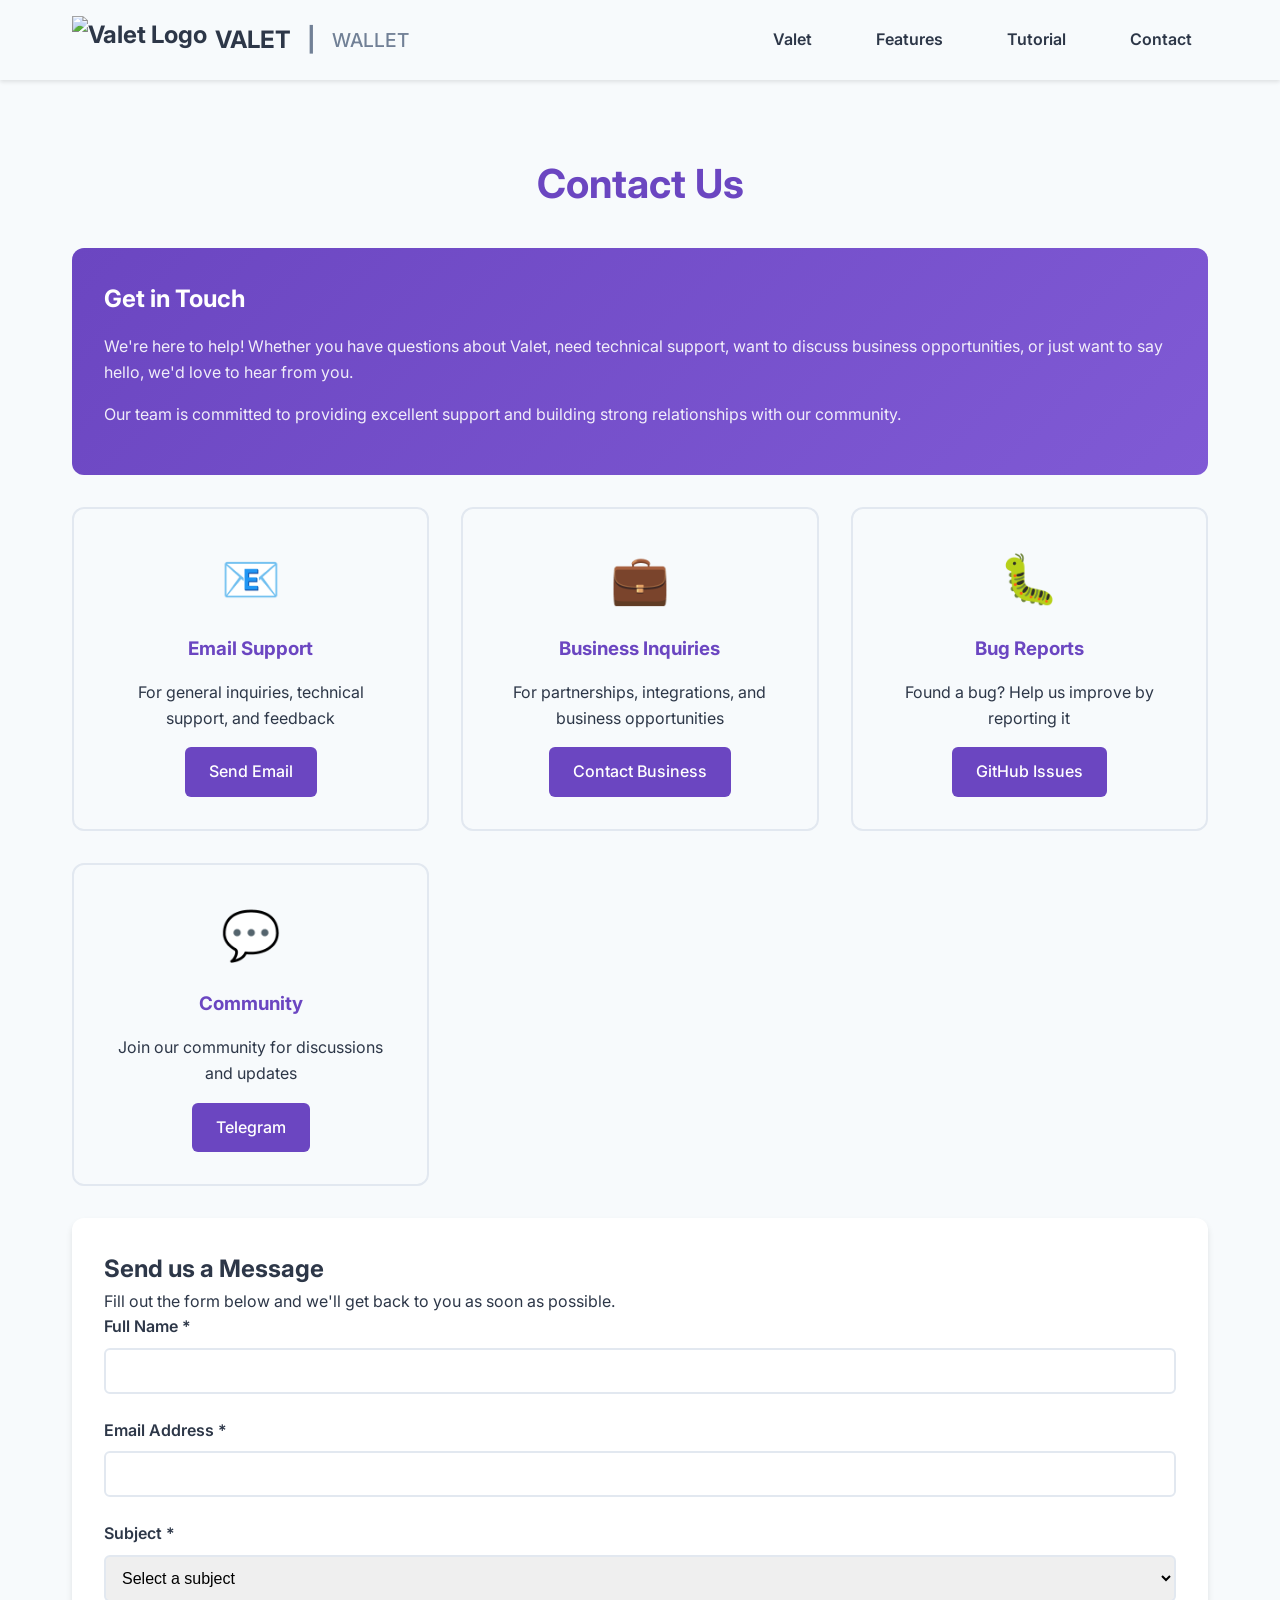
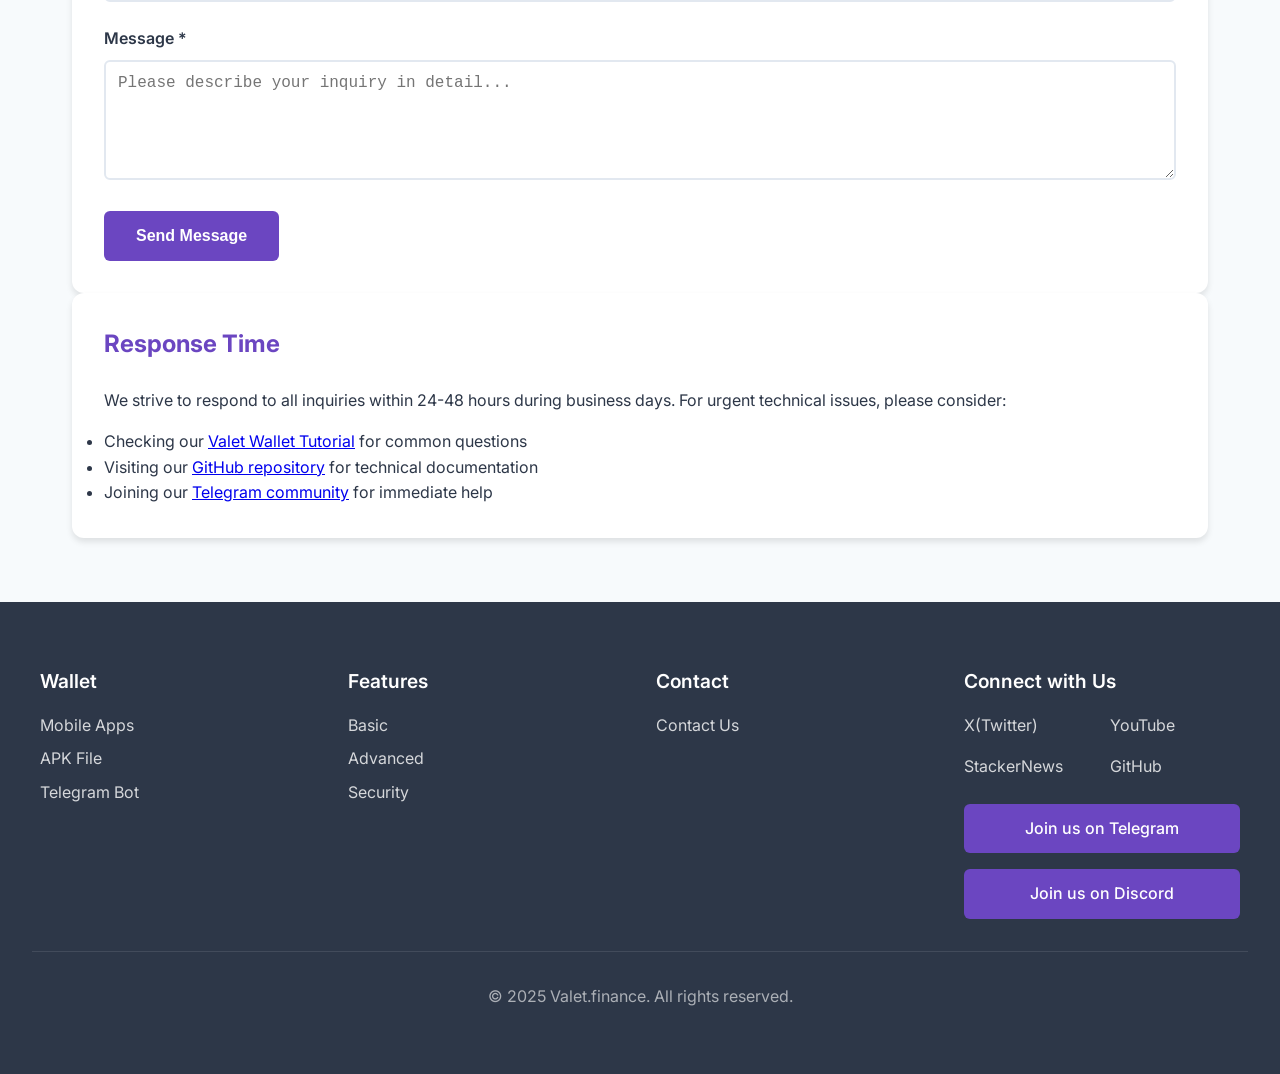
==== top_nav/bnb/contact.html @ 47ea652a "Added Tutorial section (Valet + HC/FC), restructured nav, paused blog/user-guide" ====
<!DOCTYPE html>
<html lang="en">
<head>
    <meta charset="UTF-8">
    <meta name="viewport" content="width=device-width, initial-scale=1.0">
    <title>Contact Us - Valet.finance</title>
    <link href="https://fonts.googleapis.com/css2?family=Inter:wght@400;500;600;700&display=swap" rel="stylesheet">
    <style>
        :root {
            --primary-color: #6B46C1;  /* Main purple */
            --secondary-color: #ffffff; /* White */
            --text-color: #2D3748;     /* Dark gray for text */
            --background-light: #F7FAFC; /* Light gray background */
            --background-dark: #2D3748;  /* Dark gray for footer */
            --accent-color: #805AD5;    /* Lighter purple for accents */
            --border-color: #E2E8F0;    /* Light gray for borders */
            --gradient-start: #6B46C1;   /* Purple gradient start */
            --gradient-end: #805AD5;     /* Purple gradient end */
        }

        * {
            margin: 0;
            padding: 0;
            box-sizing: border-box;
        }

        body {
            font-family: 'Inter', sans-serif;
            line-height: 1.6;
            color: var(--text-color);
            background-color: var(--background-light);
        }

        .nav-container {
            background-color: var(--background-light);
            box-shadow: 0 2px 4px rgba(0,0,0,0.1);
            position: fixed;
            top: 0;
            left: 0;
            right: 0;
            z-index: 1000;
        }

        .nav-content {
            display: flex;
            justify-content: space-between;
            align-items: center;
            padding: 1rem 2rem;
            max-width: 1200px;
            margin: 0 auto;
        }

        .logo {
            font-size: 1.5rem;
            font-weight: bold;
            color: var(--text-color);
            display: flex;
            align-items: center;
            gap: 0.5rem;
            text-decoration: none;
        }

        .logo img {
            height: 3rem;
            width: auto;
        }

        .logo-text {
            color: var(--text-color);
            font-size: 1.5rem;
        }

        .logo-separator {
            color: #718096;
            margin: 0 0.5rem;
        }

        .wallet-text {
            color: #718096;
            font-weight: 500;
            font-size: 1.2rem;
        }

        .nav-links {
            display: flex;
            gap: 2rem;
            align-items: center;
        }

        .nav-links a {
            color: var(--text-color);
            text-decoration: none;
            font-size: 1rem;
            font-weight: 600;
            padding: 0.5rem 1rem;
            border-radius: 4px;
            transition: color 0.3s ease;
            display: inline-block;
        }

        .nav-links a:hover {
            color: var(--primary-color);
        }

        /* Dropdown styles */
        .dropdown {
            position: relative;
            display: inline-block;
            vertical-align: middle;
        }

        .dropdown > a {
            display: inline-block;
            vertical-align: middle;
        }

        .dropdown-content {
            display: none;
            position: absolute;
            background-color: var(--secondary-color);
            min-width: 200px;
            box-shadow: 0 8px 16px rgba(0,0,0,0.1);
            z-index: 1000;
            border-radius: 8px;
            padding: 8px 0;
            top: 100%;
            left: 0;
        }

        .dropdown:hover .dropdown-content {
            display: block;
        }

        .dropdown-content a {
            color: var(--text-color);
            padding: 12px 16px;
            text-decoration: none;
            display: block;
            transition: background-color 0.3s ease;
            font-size: 0.9rem;
        }

        .dropdown-content a:hover {
            background-color: var(--background-light);
            color: var(--primary-color);
        }

        /* Mobile Menu Styles */
        .hamburger {
            display: none;
            cursor: pointer;
            padding: 0.5rem;
            z-index: 1001;
        }

        .hamburger-line {
            width: 25px;
            height: 3px;
            background-color: var(--text-color);
            margin: 5px 0;
            transition: all 0.3s ease;
        }

        .mobile-menu {
            display: none;
            position: fixed;
            top: 0;
            right: -100%;
            width: 80%;
            height: 100vh;
            background-color: var(--secondary-color);
            box-shadow: -2px 0 5px rgba(0,0,0,0.1);
            padding: 2rem;
            transition: right 0.3s ease;
            z-index: 1000;
        }

        .mobile-menu.active {
            display: block;
            right: 0;
        }

        .mobile-menu-header {
            display: flex;
            justify-content: space-between;
            align-items: center;
            margin-bottom: 2rem;
        }

        .close-menu {
            cursor: pointer;
            font-size: 1.5rem;
            color: var(--text-color);
        }

        .mobile-nav-links {
            display: flex;
            flex-direction: column;
            gap: 1.5rem;
        }

        .mobile-nav-links a {
            color: var(--text-color);
            text-decoration: none;
            font-size: 1.2rem;
            font-weight: 600;
            padding: 0.5rem 0;
        }

        /* Mobile Dropdown Styles */
        .mobile-dropdown {
            position: relative;
        }

        .mobile-dropdown-toggle {
            display: flex;
            justify-content: space-between;
            align-items: center;
            cursor: pointer;
        }

        .mobile-dropdown-content {
            display: none;
            padding-left: 1rem;
            margin-top: 0.5rem;
            background-color: rgba(0, 0, 0, 0.05);
        }

        .mobile-dropdown.active .mobile-dropdown-content {
            display: block;
        }

        .mobile-dropdown-content a {
            font-size: 1rem;
            padding: 0.75rem 1rem;
            border-bottom: 1px solid rgba(0,0,0,0.1);
            display: block;
            color: var(--text-color);
            text-decoration: none;
        }

        .mobile-dropdown-content a:hover {
            background-color: rgba(0, 0, 0, 0.1);
        }

        .overlay {
            display: none;
            position: fixed;
            top: 0;
            left: 0;
            width: 100%;
            height: 100%;
            background-color: rgba(0,0,0,0.5);
            z-index: 999;
        }

        .overlay.active {
            display: block;
        }

        /* Content Styles */
        .content-container {
            max-width: 1200px;
            margin: 120px auto 0;
            padding: 2rem;
        }

        .page-title {
            font-size: 2.5rem;
            color: var(--primary-color);
            margin-bottom: 2rem;
            text-align: center;
        }

        .contact-section {
            background: white;
            padding: 2rem;
            border-radius: 12px;
            box-shadow: 0 4px 6px rgba(0,0,0,0.1);
            margin-bottom: 2rem;
        }

        .contact-section h2 {
            color: var(--primary-color);
            margin-bottom: 1.5rem;
        }

        .contact-section p {
            margin-bottom: 1rem;
        }

        .contact-grid {
            display: grid;
            grid-template-columns: repeat(auto-fit, minmax(300px, 1fr));
            gap: 2rem;
            margin-top: 2rem;
        }

        .contact-card {
            background: var(--background-light);
            padding: 2rem;
            border-radius: 12px;
            text-align: center;
            border: 2px solid var(--border-color);
            transition: transform 0.3s ease, box-shadow 0.3s ease;
        }

        .contact-card:hover {
            transform: translateY(-5px);
            box-shadow: 0 8px 25px rgba(0,0,0,0.1);
        }

        .contact-icon {
            font-size: 3rem;
            margin-bottom: 1rem;
            color: var(--primary-color);
        }

        .contact-card h3 {
            color: var(--primary-color);
            margin-bottom: 1rem;
        }

        .contact-card p {
            margin-bottom: 1rem;
            color: var(--text-color);
        }

        .contact-link {
            display: inline-block;
            padding: 0.75rem 1.5rem;
            background-color: var(--primary-color);
            color: white;
            text-decoration: none;
            border-radius: 6px;
            font-weight: 500;
            transition: background-color 0.3s ease;
        }

        .contact-link:hover {
            background-color: var(--accent-color);
        }

        .contact-form {
            background: white;
            padding: 2rem;
            border-radius: 12px;
            box-shadow: 0 4px 6px rgba(0,0,0,0.1);
            margin-top: 2rem;
        }

        .form-group {
            margin-bottom: 1.5rem;
        }

        .form-group label {
            display: block;
            margin-bottom: 0.5rem;
            font-weight: 600;
            color: var(--text-color);
        }

        .form-group input,
        .form-group textarea,
        .form-group select {
            width: 100%;
            padding: 0.75rem;
            border: 2px solid var(--border-color);
            border-radius: 6px;
            font-size: 1rem;
            transition: border-color 0.3s ease;
        }

        .form-group input:focus,
        .form-group textarea:focus,
        .form-group select:focus {
            outline: none;
            border-color: var(--primary-color);
        }

        .form-group textarea {
            resize: vertical;
            min-height: 120px;
        }

        .submit-btn {
            background-color: var(--primary-color);
            color: white;
            padding: 1rem 2rem;
            border: none;
            border-radius: 6px;
            font-size: 1rem;
            font-weight: 600;
            cursor: pointer;
            transition: background-color 0.3s ease;
        }

        .submit-btn:hover {
            background-color: var(--accent-color);
        }

        .info-section {
            background: linear-gradient(135deg, var(--gradient-start) 0%, var(--gradient-end) 100%);
            color: white;
            padding: 2rem;
            border-radius: 12px;
            margin-bottom: 2rem;
        }

        .info-section h2 {
            color: white;
            margin-bottom: 1rem;
        }

        .info-section p {
            margin-bottom: 1rem;
            opacity: 0.9;
        }

        footer {
            background-color: var(--background-dark);
            color: white;
            padding: 4rem 2rem;
        }
        .footer-content {
            max-width: 1200px;
            margin: 0 auto;
            display: grid;
            grid-template-columns: repeat(auto-fit, minmax(200px, 1fr));
            gap: 2rem;
        }
        .footer-section h4 {
            color: white;
            margin-bottom: 1rem;
            font-size: 1.2rem;
            font-weight: 600;
        }
        .footer-section ul {
            list-style: none;
        }
        .footer-section ul li {
            margin-bottom: 0.5rem;
        }
        .footer-section ul li a {
            color: white;
            text-decoration: none;
            opacity: 0.8;
            transition: opacity 0.3s ease, color 0.3s ease;
        }
        .footer-section ul li a:hover {
            opacity: 1;
            color: var(--accent-color);
        }
        .social-links {
            display: grid;
            grid-template-columns: repeat(2, 1fr);
            gap: 1rem;
            margin-bottom: 1.5rem;
        }
        .social-link {
            color: white;
            text-decoration: none;
            opacity: 0.8;
            transition: opacity 0.3s ease;
            display: inline-block;
        }
        .social-link:hover {
            color: var(--accent-color);
        }
        .community-buttons {
            display: flex;
            flex-direction: column;
            gap: 1rem;
        }
        .community-button {
            display: inline-block;
            padding: 0.75rem 1.5rem;
            background-color: var(--primary-color);
            color: white;
            text-decoration: none;
            border-radius: 6px;
            font-weight: 500;
            transition: background-color 0.3s ease;
            text-align: center;
        }
        .community-button:hover {
            background-color: var(--accent-color);
        }
        .footer-bottom {
            text-align: center;
            padding-top: 2rem;
            margin-top: 2rem;
            border-top: 1px solid rgba(255,255,255,0.1);
        }
        .footer-bottom p {
            color: rgba(255,255,255,0.6);
        }

        /* Back to top button */
        .back-to-top {
            position: fixed;
            bottom: 2rem;
            right: 2rem;
            background-color: var(--primary-color);
            color: white;
            width: 50px;
            height: 50px;
            border-radius: 50%;
            display: none;
            align-items: center;
            justify-content: center;
            text-decoration: none;
            font-size: 1.5rem;
            z-index: 1000;
            transition: background-color 0.3s ease;
        }

        .back-to-top:hover {
            background-color: var(--accent-color);
        }

        /* Responsive Design */
        @media (max-width: 768px) {
            .nav-links {
                display: none;
            }

            .hamburger {
                display: block;
            }

            .contact-grid {
                grid-template-columns: 1fr;
            }

            .content-container {
                padding: 1rem;
            }

            .page-title {
                font-size: 2rem;
            }
        }
    </style>
</head>
<body>
    <nav class="nav-container">
        <div class="nav-content">
            <a href="../../index.html" class="logo">
                <img src="../../images/Valet_logo.svg" alt="Valet Logo">
                <span class="logo-text">VALET</span>
                <span class="logo-separator">|</span>
                <span class="wallet-text">WALLET</span>
            </a>
            <div class="nav-links">
                <a href="../../index.html">Valet</a>
                <a href="../features/features.html">Features</a>
                <div class="dropdown">
                    <a href="#" onclick="return false;">Tutorial</a>
                    <div class="dropdown-content">
                        <a href="../tutorial/valet.html">Valet Wallet Tutorial</a>
                        <a href="../tutorial/hosted-channel.html">Hosted/Fiat Channels Stack Setup Tutorial</a>
                    </div>
                </div>
                <a href="contact.html">Contact</a>
            </div>
            <div class="hamburger">
                <div class="hamburger-line"></div>
                <div class="hamburger-line"></div>
                <div class="hamburger-line"></div>
            </div>
        </div>
    </nav>

    <div class="mobile-menu">
        <div class="mobile-menu-header">
            <h3>Menu</h3>
            <span class="close-menu">&times;</span>
        </div>
        <div class="mobile-nav-links">
            <a href="../../index.html">Valet</a>
            <a href="../features/features.html">Features</a>
            
            <!-- Tutorial Dropdown -->
            <div class="mobile-dropdown">
                <a href="#" class="mobile-dropdown-toggle">Tutorial ▼</a>
                <div class="mobile-dropdown-content">
                    <a href="../tutorial/valet.html">Valet Wallet Tutorial</a>
                    <a href="../tutorial/hosted-channel.html">Hosted/Fiat Channels Stack Setup Tutorial</a>
                </div>
            </div>

            <a href="contact.html">Contact</a>
        </div>
    </div>

    <div class="overlay"></div>

    <div class="content-container">
        <h1 class="page-title">Contact Us</h1>
        
        <div class="info-section">
            <h2>Get in Touch</h2>
            <p>We're here to help! Whether you have questions about Valet, need technical support, want to discuss business opportunities, or just want to say hello, we'd love to hear from you.</p>
            <p>Our team is committed to providing excellent support and building strong relationships with our community.</p>
        </div>

        <div class="contact-grid">
            <div class="contact-card">
                <div class="contact-icon">📧</div>
                <h3>Email Support</h3>
                <p>For general inquiries, technical support, and feedback</p>
                <a href="mailto:valet.donations@pm.me" class="contact-link">Send Email</a>
            </div>

            <div class="contact-card">
                <div class="contact-icon">💼</div>
                <h3>Business Inquiries</h3>
                <p>For partnerships, integrations, and business opportunities</p>
                <a href="mailto:ilya@satsbridge.com" class="contact-link">Contact Business</a>
            </div>

            <div class="contact-card">
                <div class="contact-icon">🐛</div>
                <h3>Bug Reports</h3>
                <p>Found a bug? Help us improve by reporting it</p>
                <a href="https://github.com/standardsats/valet/issues" class="contact-link" target="_blank">GitHub Issues</a>
            </div>

            <div class="contact-card">
                <div class="contact-icon">💬</div>
                <h3>Community</h3>
                <p>Join our community for discussions and updates</p>
                <a href="https://t.me/StandardSatsCommunity" class="contact-link" target="_blank">Telegram</a>
            </div>
        </div>

        <div class="contact-form">
            <h2>Send us a Message</h2>
            <p>Fill out the form below and we'll get back to you as soon as possible.</p>
            
            <form action="mailto:valet.donations@pm.me" method="POST" enctype="text/plain">
                <div class="form-group">
                    <label for="name">Full Name *</label>
                    <input type="text" id="name" name="name" required>
                </div>

                <div class="form-group">
                    <label for="email">Email Address *</label>
                    <input type="email" id="email" name="email" required>
                </div>

                <div class="form-group">
                    <label for="subject">Subject *</label>
                    <select id="subject" name="subject" required>
                        <option value="">Select a subject</option>
                        <option value="general">General Inquiry</option>
                        <option value="technical">Technical Support</option>
                        <option value="business">Business Partnership</option>
                        <option value="bug">Bug Report</option>
                        <option value="feature">Feature Request</option>
                        <option value="other">Other</option>
                    </select>
                </div>

                <div class="form-group">
                    <label for="message">Message *</label>
                    <textarea id="message" name="message" placeholder="Please describe your inquiry in detail..." required></textarea>
                </div>

                <button type="submit" class="submit-btn">Send Message</button>
            </form>
        </div>

        <div class="contact-section">
            <h2>Response Time</h2>
            <p>We strive to respond to all inquiries within 24-48 hours during business days. For urgent technical issues, please consider:</p>
            <ul>
                <li>Checking our <a href="../tutorial/valet.html">Valet Wallet Tutorial</a> for common questions</li>
                <li>Visiting our <a href="https://github.com/standardsats/valet" target="_blank">GitHub repository</a> for technical documentation</li>
                <li>Joining our <a href="https://t.me/StandardSatsCommunity" target="_blank">Telegram community</a> for immediate help</li>
            </ul>
        </div>
    </div>

    <footer>
        <div class="footer-content">
            <div class="footer-section">
                <h4>Wallet</h4>
                <ul>
                    <li><a href="https://f-droid.org/en/packages/finance.valet/" target="_blank">Mobile Apps</a></li>
                    <li><a href="https://github.com/standardsats/valet/releases/tag/4.4.4" target="_blank">APK File</a></li>
                    <li><a href="#">Telegram Bot</a></li>
                </ul>
            </div>
            <div class="footer-section">
                <h4>Features</h4>
                <ul>
                    <li><a href="../features/features.html#basic">Basic</a></li>
                    <li><a href="../features/features.html#advanced">Advanced</a></li>
                    <li><a href="../features/features.html#security">Security</a></li>
                </ul>
            </div>
            <div class="footer-section">
                <h4>Contact</h4>
                <ul>
                    <li><a href="contact.html">Contact Us</a></li>
                </ul>
            </div>
            <div class="footer-section">
                <h4>Connect with Us</h4>
                <div class="social-links">
                    <a href="https://x.com/standard_sats" class="social-link" target="_blank">X(Twitter)</a>
                    <a href="https://www.youtube.com/@standardsats" class="social-link" target="_blank">YouTube</a>
                    <a href="https://stacker.news/standard_sats" class="social-link" target="_blank">StackerNews</a>
                    <a href="https://github.com/standardsats/valet" class="social-link" target="_blank">GitHub</a>
                </div>
                <div class="community-buttons">
                    <a href="https://t.me/StandardSatsCommunity" class="community-button" style="width: 100%; min-width: 250px;" target="_blank">Join us on Telegram</a>
                    <a href="#" class="community-button" style="width: 100%; min-width: 250px;">Join us on Discord</a>
                </div>
            </div>
        </div>
        <div class="footer-bottom">
            <p>&copy; 2025 Valet.finance. All rights reserved.</p>
        </div>
    </footer>

    <a href="#" class="back-to-top" id="backToTop">↑</a>

    <script>
        // Mobile menu functionality
        const hamburger = document.querySelector('.hamburger');
        const mobileMenu = document.querySelector('.mobile-menu');
        const overlay = document.querySelector('.overlay');
        const closeMenu = document.querySelector('.close-menu');
        const mobileDropdownToggles = document.querySelectorAll('.mobile-dropdown-toggle');

        hamburger.addEventListener('click', () => {
            mobileMenu.classList.add('active');
            overlay.classList.add('active');
            document.body.style.overflow = 'hidden';
        });

        closeMenu.addEventListener('click', () => {
            mobileMenu.classList.remove('active');
            overlay.classList.remove('active');
            document.body.style.overflow = '';
        });

        overlay.addEventListener('click', () => {
            mobileMenu.classList.remove('active');
            overlay.classList.remove('active');
            document.body.style.overflow = '';
        });

        // Handle mobile dropdowns
        mobileDropdownToggles.forEach(toggle => {
            toggle.addEventListener('click', (e) => {
                e.preventDefault();
                const dropdown = toggle.parentElement;
                const isActive = dropdown.classList.contains('active');
                
                // Close all other dropdowns
                document.querySelectorAll('.mobile-dropdown').forEach(dd => {
                    dd.classList.remove('active');
                });
                
                // Toggle current dropdown
                if (!isActive) {
                    dropdown.classList.add('active');
                }
            });
        });

        // Back to top button functionality
        const backToTopButton = document.getElementById('backToTop');
        
        window.addEventListener('scroll', () => {
            if (window.pageYOffset > 300) {
                backToTopButton.style.display = 'flex';
            } else {
                backToTopButton.style.display = 'none';
            }
        });

        backToTopButton.addEventListener('click', (e) => {
            e.preventDefault();
            window.scrollTo({
                top: 0,
                behavior: 'smooth'
            });
        });

        // Form submission handling
        const contactForm = document.querySelector('.contact-form form');
        contactForm.addEventListener('submit', function(e) {
            // Get form data
            const name = this.querySelector('#name').value;
            const email = this.querySelector('#email').value;
            const subject = this.querySelector('#subject').value;
            const message = this.querySelector('#message').value;
            
            // Simple validation
            if (!name || !email || !subject || !message) {
                e.preventDefault();
                alert('Please fill in all required fields.');
                return;
            }
            
            // Allow form to submit to email
            // The form will open the user's default email client
            // with the form data pre-filled
        });
    </script>
</body>
</html>
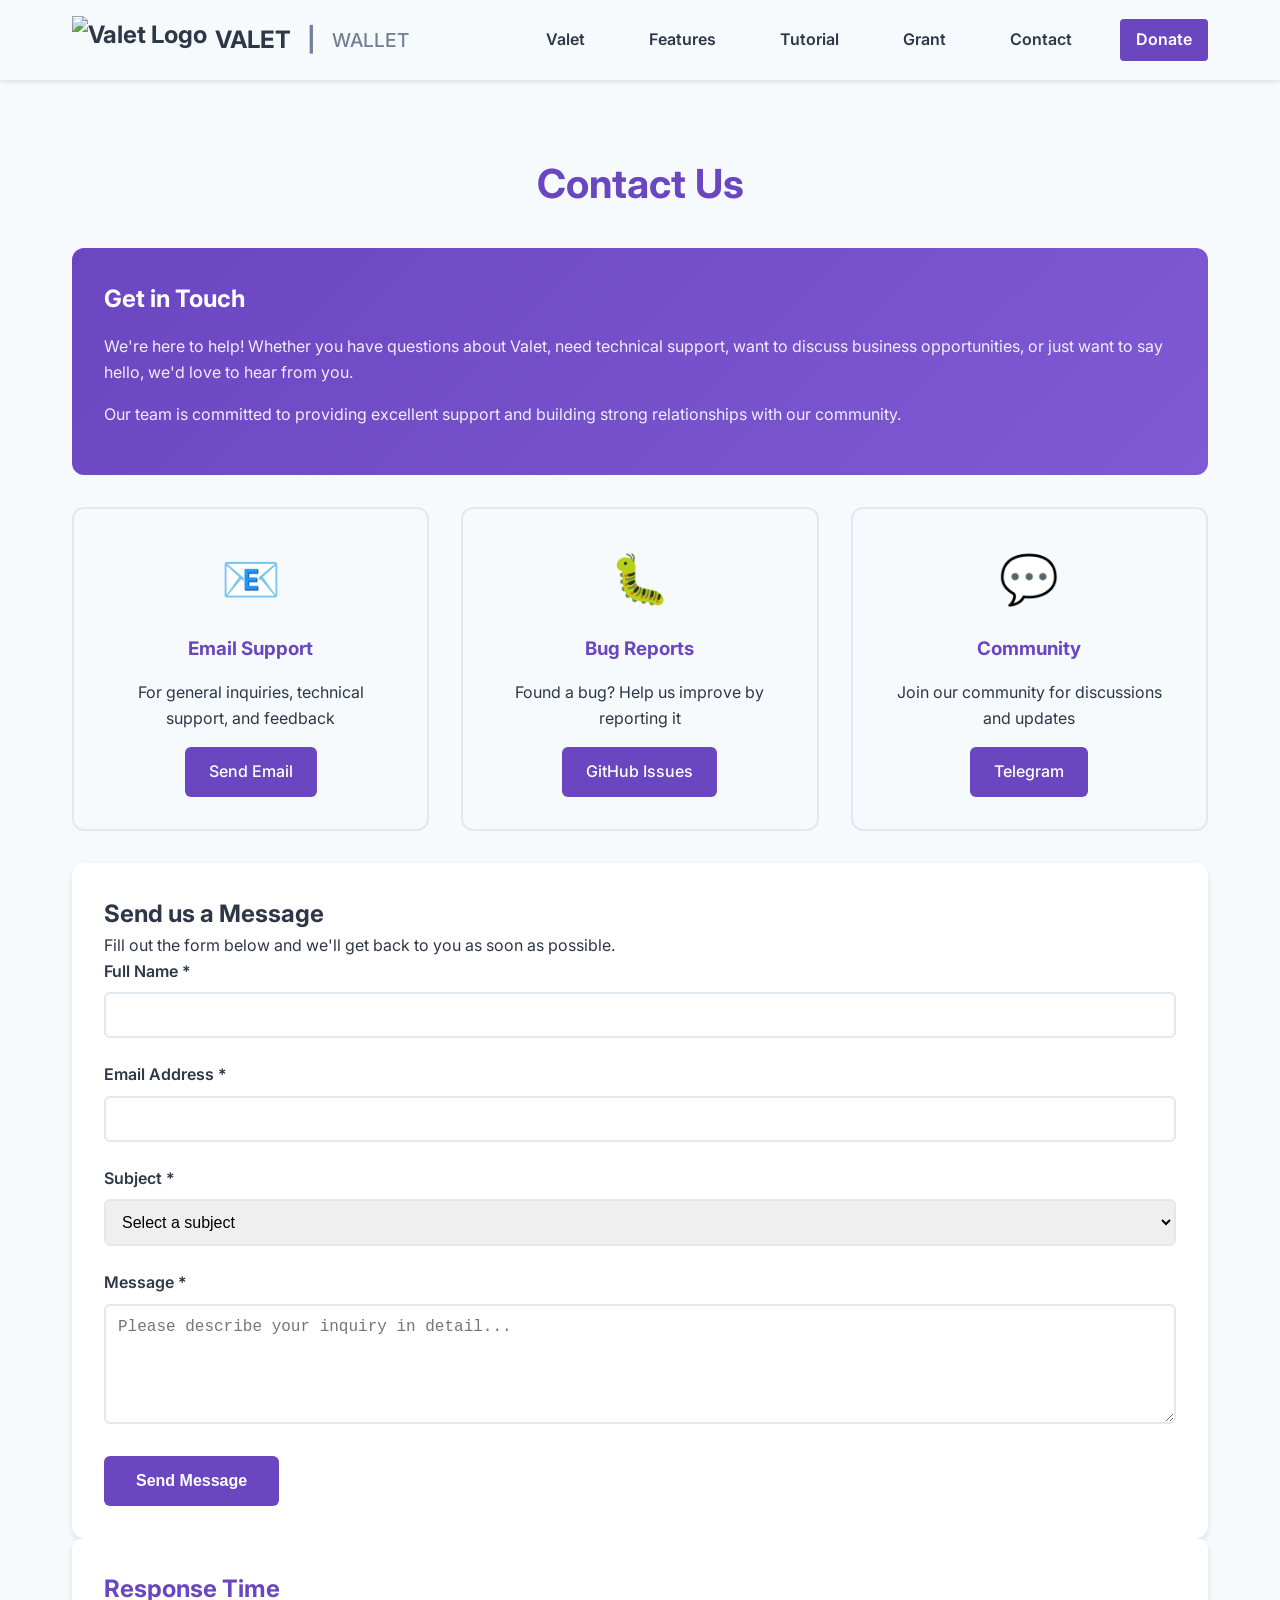
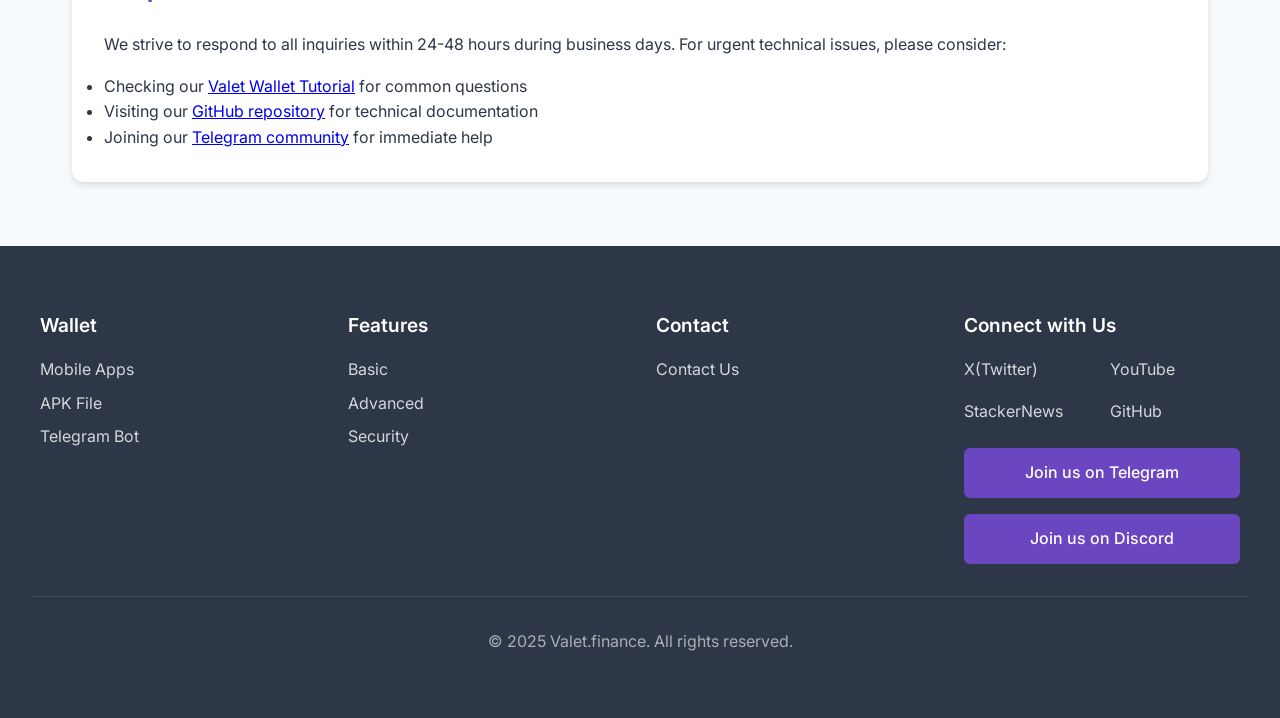
==== commit b1ec1134: "Add Grant page (summary + proposal/deck PDFs) and site-wide Donate nav button" ====
--- a/top_nav/bnb/contact.html
+++ b/top_nav/bnb/contact.html
@@ -102,6 +102,15 @@
             color: var(--primary-color);
         }
 
+        .nav-links a.nav-cta {
+            background-color: var(--primary-color);
+            color: #fff;
+        }
+        .nav-links a.nav-cta:hover {
+            background-color: var(--accent-color);
+            color: #fff;
+        }
+
         /* Dropdown styles */
         .dropdown {
             position: relative;
@@ -522,6 +531,20 @@
         /* Responsive Design */
         @media (max-width: 768px) {
             .nav-links {
+                display: flex;
+                gap: 0.6rem;
+                align-items: center;
+            }
+            .nav-links > a:not(.nav-cta),
+            .nav-links > .dropdown {
+                display: none;
+            }
+            .nav-links a.nav-cta {
+                padding: 0.4rem 0.85rem;
+                font-size: 0.9rem;
+            }
+            .logo-separator,
+            .wallet-text {
                 display: none;
             }
 
@@ -562,7 +585,9 @@
                         <a href="../tutorial/hosted-channel.html">Hosted/Fiat Channels Stack Setup Tutorial</a>
                     </div>
                 </div>
+                <a href="../grant/grant.html">Grant</a>
                 <a href="contact.html">Contact</a>
+                <a href="../grant/grant.html#support" class="nav-cta">Donate</a>
             </div>
             <div class="hamburger">
                 <div class="hamburger-line"></div>
@@ -590,6 +615,7 @@
                 </div>
             </div>
 
+                <a href="../grant/grant.html">Grant</a>
             <a href="contact.html">Contact</a>
         </div>
     </div>
@@ -611,13 +637,6 @@
                 <h3>Email Support</h3>
                 <p>For general inquiries, technical support, and feedback</p>
                 <a href="mailto:valet.donations@pm.me" class="contact-link">Send Email</a>
-            </div>
-
-            <div class="contact-card">
-                <div class="contact-icon">💼</div>
-                <h3>Business Inquiries</h3>
-                <p>For partnerships, integrations, and business opportunities</p>
-                <a href="mailto:ilya@satsbridge.com" class="contact-link">Contact Business</a>
             </div>
 
             <div class="contact-card">
